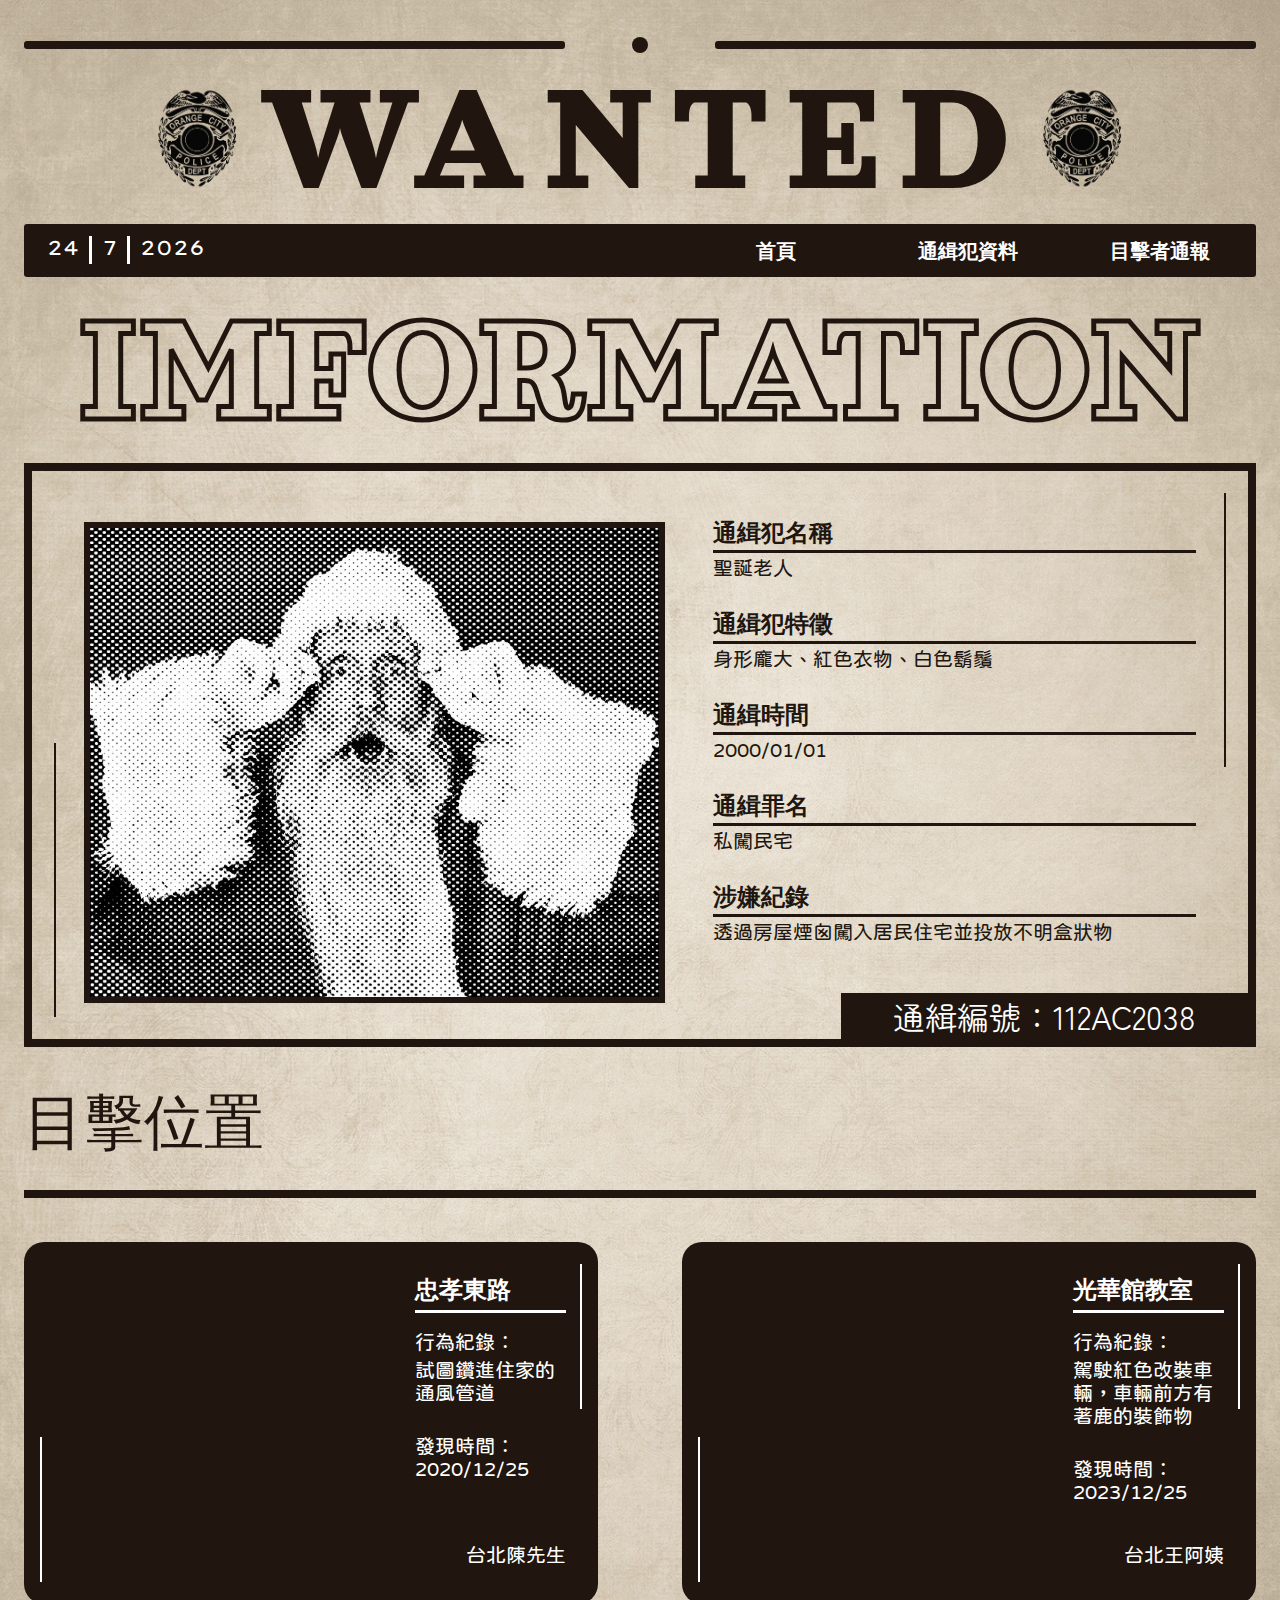
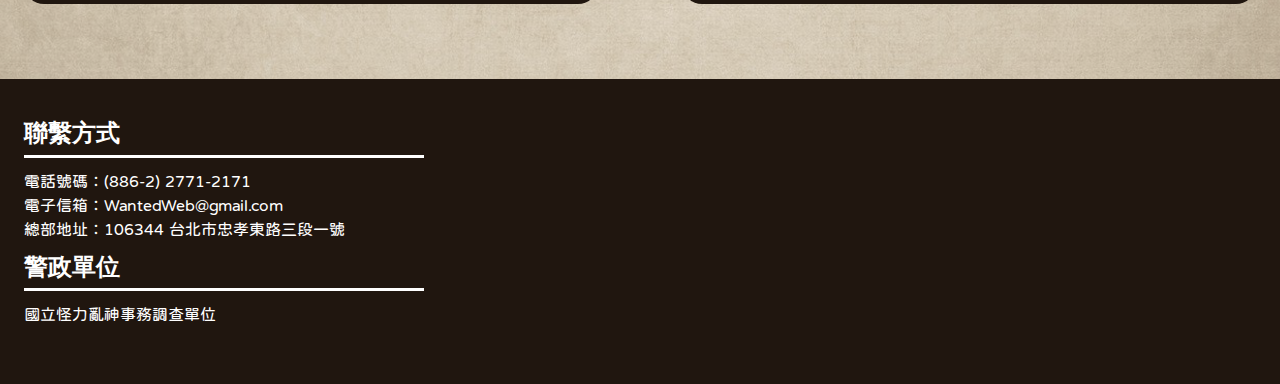
==== 網頁期末/WANTED-main/imformation.html @ 58d2afe6 "Add files via upload" ====
<!DOCTYPE html>
<html lang="en">

<head>
    <meta charset="UTF-8">
    <meta name="viewport" content="width=device-width, initial-scale=1.0">
    <title>WANTTED</title>
    <link rel="stylesheet" href="./css/info_style.css">
    <link rel="stylesheet" href="./css/normalize.css">
    <link rel="preconnect" href="https://fonts.googleapis.com">
    <link rel="preconnect" href="https://fonts.gstatic.com" crossorigin>
    <link
        href="https://fonts.googleapis.com/css2?family=Abhaya+Libre:wght@400;500;600;700;800&family=Lexend+Zetta&family=Orelega+One&family=Zen+Maru+Gothic&display=swap"
        rel="stylesheet">
    <script src="./js/script.js"></script>
</head>

<body>
    <div class="websize">
        <header>
            <div class="decoration">
                <div class="line"></div>
                <div class="circle"></div>
                <div class="line"></div>
            </div>
            <div class="title">
                <img src="./image/police-badge-seeklogo-01.png" alt="logo">
                <h1>WANTED</h1>
                <img src="./image/police-badge-seeklogo-01.png" alt="logo">
            </div>
            <nav>
                <div class="time">
                    <p id="date">31</p>
                    <div></div>
                    <p id="month">10</p>
                    <div></div>
                    <p id="year">2024</p>
                </div>
                <div class="list">
                    <div class="section">
                        <a href="./index.html"><p>首頁</p></a>
                    </div>
                    <div class="section">
                        <a href="./index.html#prisoners"><p>通緝犯資料</p></a>
                    </div>
                    <div class="section">
                        <a href="./report.html"><p>目擊者通報</p></a>
                    </div>
                </div>
            </nav>
        </header>

        <article>
            <div class="secondtitle">
                <h1>IMFORMATION</h1>
            </div>
            <div class="infobox">
                <div class="indoDecoLineL"></div>
                <img src="./image/santa.png" alt="santa">
                <div class="prisonerInfo">
                    <div class="infoSection">
                        <h2>通緝犯名稱</h2>
                        <div></div>
                        <p>聖誕老人</p>
                    </div>
                    <div class="infoSection">
                        <h2>通緝犯特徵</h2>
                        <div></div>
                        <p>身形龐大、紅色衣物、白色鬍鬚</p>
                    </div>
                    <div class="infoSection">
                        <h2>通緝時間</h2>
                        <div></div>
                        <p>2000/01/01</p>
                    </div>
                    <div class="infoSection">
                        <h2>通緝罪名</h2>
                        <div></div>
                        <p>私闖民宅</p>
                    </div>
                    <div class="infoSection">
                        <h2>涉嫌紀錄</h2>
                        <div></div>
                        <p>透過房屋煙囪闖入居民住宅並投放不明盒狀物</p>
                    </div>
                </div>
                <div class="prisonerCodeBox">
                    <p>通緝編號：112AC2038</p>
                </div>
                <div class="indoDecoLineR"></div>
            </div>
            <div class="position">
                <h3>目擊位置</h3>
                <div class="line3"></div>
                <div class="reportSection">
                    <div class="reportBox">
                        <div class="decoLineL"></div>
                        <iframe
                            src="https://www.google.com/maps/embed?pb=!1m18!1m12!1m3!1d903.7045257334338!2d121.54165902538897!3d25.04024631573893!2m3!1f0!2f0!3f0!3m2!1i1024!2i768!4f13.1!3m3!1m2!1s0x3442abd732e4bec3%3A0x8c99fc2eb1cf7e09!2zMTA25Y-w5YyX5biC5aSn5a6J5Y2A5b-g5a2d5p2x6Lev5LiJ5q61MjQ45be3MTnlvIQ!5e0!3m2!1szh-TW!2stw!4v1730708606070!5m2!1szh-TW!2stw"
                            width="334" height="288" style="border:0;" allowfullscreen="" loading="lazy"
                            referrerpolicy="no-referrer-when-downgrade"></iframe>
                        <div class="positionInfo">
                            <h2>忠孝東路</h2>
                            <div class="line4"></div>
                            <p>行為紀錄：</p>
                            <p class="content">試圖鑽進住家的通風管道</p>
                            <p>發現時間：</p>
                            <p class="foundtime">2020/12/25</p>
                            <p class="name">台北陳先生</p>
                        </div>
                        <div class="decoLineR"></div>
                    </div>
                    <div class="reportBox">
                        <div class="decoLineL"></div>
                        <iframe
                            src="https://www.google.com/maps/embed?pb=!1m18!1m12!1m3!1d1074.659613303861!2d121.53324867168737!3d25.04392519816107!2m3!1f0!2f0!3f0!3m2!1i1024!2i768!4f13.1!3m3!1m2!1s0x3442a97cccfefd1d%3A0x4b99da1737c5c636!2z5YyX56eR5aSn6IKy5oiQ5Lit5b-D!5e0!3m2!1szh-TW!2stw!4v1730710405147!5m2!1szh-TW!2stw"
                            width="334" height="288" style="border:0;" allowfullscreen="" loading="lazy"
                            referrerpolicy="no-referrer-when-downgrade"></iframe>
                        <div class="positionInfo">
                            <h2>光華館教室</h2>
                            <div class="line4"></div>
                            <p>行為紀錄：</p>
                            <p class="content">駕駛紅色改裝車輛，車輛前方有著鹿的裝飾物</p>
                            <p>發現時間：</p>
                            <p class="foundtime">2023/12/25</p>
                            <p class="name">台北王阿姨</p>
                        </div>
                        <div class="decoLineR"></div>
                    </div>
                </div>
            </div>
        </article>
    </div>

    <footer>
        <div class="footerArea">
            <div class="contactInfo">
                <h2>聯繫方式</h2>
                <div class="line2"></div>
                <p>
                    電話號碼：(886-2) 2771-2171<br>
                    電子信箱：WantedWeb@gmail.com<br>
                    總部地址：106344 台北市忠孝東路三段一號
                </p>
                <h2>警政單位</h2>
                <div class="line2"></div>
                <p>
                    國立怪力亂神事務調查單位
                </p>
            </div>
            <iframe
                src="https://www.google.com/maps/embed?pb=!1m18!1m12!1m3!1d3614.710751155273!2d121.53182407537685!3d25.04388837781002!2m3!1f0!2f0!3f0!3m2!1i1024!2i768!4f13.1!3m3!1m2!1s0x3442a97d255598df%3A0x47ea748e8f3f53aa!2z5ZyL56uL6Ie65YyX56eR5oqA5aSn5a24!5e0!3m2!1szh-TW!2stw!4v1730442459261!5m2!1szh-TW!2stw"
                width="426" height="227" style="border:0;" allowfullscreen="" loading="lazy"
                referrerpolicy="no-referrer-when-downgrade"></iframe>
        </div>
    </footer>

</body>

</html>

<script>
    y = new Date().getFullYear();
    m = new Date().getMonth() + 1;
    d = new Date().getDate();

    document.getElementById("year").innerHTML = y;
    document.getElementById("month").innerHTML = m;
    document.getElementById("date").innerHTML = d;
</script>
---- 網頁期末/WANTED-main/css/info_style.css ----
@font-face{
    font-family:'jf-openhuninn';
    src: url("../font/jf-openhuninn-2.1.eot"),
        url('../font/jf-openhuninn-2.1.ttf'),
        url('../font/jf-openhuninn-2.1.woff');
}

@font-face{
    font-family: 'DFHeiUBold-B5';
    src: url('../font/DFHeiUBold-B5.ttc');
}

*{
    box-sizing: border-box;
    -webkit-text-stroke: 0;
    font-weight: normal;
}

body{
    background-color: #F0E7D9;
    background-image: url('../image/old-2012064_1920.png');
    background-size: cover;
    background-position: center;
    background-repeat: no-repeat;
}

.backgroundImaga{
    max-width: fit-content;
    max-height: fit-content;
    background-image: url('../image/old-2012064_1920.jpg');
}

.websize{
    display: flex;
    flex-direction: column;
    max-width: 1232px;
    margin-left: auto;
    margin-right: auto;
}

.decoration{
    margin-top: 37px;
    display: flex;
    justify-content: space-between;
    align-items: center;
}

.line{
    width: 541px;
    border-top: 8px solid #20160F;
    border-radius: 3px;
}

.circle{
    margin: 0px 67px;
    background-color: #20160F;
    border-radius: 50%;
    min-width: 16px;
    min-height: 16px;
}

.title{
    display: flex;
    height: 171px;
    justify-content: center;
    align-items: center;
}

.title img{
    width: 120px;
    height: 120px;
}

.title h1{
    margin: 0px;
    font-family: "Orelega One", serif;
    font-weight: 400;
    font-size: 160px;
    letter-spacing: 16px;
    color: #20160F;
}

header nav{
    display: flex;
    background-color: #20160F;
    height: 53px;
    justify-content: space-between;
    border-radius: 3px;
}



/*article*/
article{
    margin-top: 0px;
}

.secondtitle{
    display: flex;
    justify-content: center;
}

article h1{
    font-family: "Orelega One", serif;
    font-weight: 400;
    font-size: 162px;
    letter-spacing: 5%;
    -webkit-text-stroke: 5px #20160F;
    color: transparent;
    margin: 0px;
}

.infobox{
    position: relative;
    display: flex;
    justify-content: center;
    border: 8px solid #20160F;
    padding-top: 51px;
    height: 584px;
}

.infobox img{
    width: 581px;
    height: 481px;
    border: 6px solid #20160F;
    margin-right: 48px;
}

.prisonerInfo{
    width: 483px;
    height: 481px;
}

.infoSection{
    height: 91px;
}

.infoSection p {
    margin: 0px;
    margin-bottom: 12px;
    font-family:'jf-openhuninn';
    line-height: 150%;
    color: #20160F;
}

.infoSection h2{
    color: #20160F;
}

.infoSection div{
    border-top: 3px solid #20160F;
}

.prisonerCodeBox{
    position: absolute;
    bottom: 0%;
    right: 0;
    display: flex;
    justify-content: center;
    align-items: center;
    width: 407px;
    height: 46px;
    background-color: #20160F;
}

.prisonerCodeBox p{
    font-family: "Zen Maru Gothic", serif;
    font-weight: 400;
    font-size: 32px;
}

.indoDecoLineR{
    position:absolute;
    right: 22px;
    top: 22px;
    border-left: 2px solid #20160F;
    height: 274px;
}

.indoDecoLineL{
    position:absolute;
    left: 22px;
    bottom: 22px;
    border-left: 2px solid #20160F;
    height: 274px;
}

.position{
    margin-top: 19px;
}

h3{
    font-family: 'DFHeiUBold-B5';
    font-size: 60px;
    color: #20160F;
    margin: 0px;
    margin-top: 42px;
}

.line3{
    border-top: 8px solid #20160F;
    margin-top: 32px;
    margin-bottom: 44px;
}

.reportSection{
    display: flex;
    justify-content: space-between;
}

.reportBox{
    position: relative;
    width: 574px;
    height: 362px;
    background-color: #20160F;
    border-radius: 20px;
    display: flex;
    justify-content: center;
    align-items:center;
    margin-bottom: 55px;
}

.reportBox iframe{
    margin-right: 25px;
}

.positionInfo{
    position: relative;
    width: 151px;
    height: 288px;
}

.line4 {
    border-top: 3px solid white;
    margin-top: 3px;
    margin-bottom: 18px;
}

.name{
    position: absolute;
   bottom: 0%;
   right: 0%;
   
}

p{
    font-family:'jf-openhuninn';
    font-size: 20px;
    color: white;
    margin: 0px;
}

.content{
    margin-top: 5px;
    margin-bottom: 30px;
}

.decoLineR{
    position: absolute;
    right: 16px;
    top: 22px;
    margin: 0px;
    border-left: 2px solid white;
    width: 2px;
    height: 145px;
}

.decoLineL{
    position: absolute;
    left: 16px;
    bottom: 22px;
    margin: 0px;
    border-left: 2px solid white;
    width: 2px;
    height: 145px;
}

 /* FOOT */
.list{
    display: flex;
    justify-content: space-between;
}

.section{
    display: flex;
    width: 154px;
    margin: 0px 19px;
    justify-content: center;
    padding-top: 18px;
}

.section a{
    text-decoration: none;
}

.section p{
    margin: 0px;
    font-family: "Abhaya Libre", serif;
    font-weight: 800;
    font-size: 20px;
    color: white;
}

.time{
    display: flex;
    justify-content: space-between;
    justify-items: center;
    margin-left: 23px;
    margin-top: 12px;
    width: 158px;
    height: 28px;
}

.time div{
    width: 3px;
    border-left: 3px solid white;
}

.time p{
    margin: 0px;
    font-family: "Lexend Zetta", sans-serif;
    font-weight: 400;
    font-size: 20px;
    color: white;
}

footer{
    margin-top: 20px;
    height: 305px;
    background-color: #20160F;
}

.footerArea{
    max-width: 1232px;
    height: 305px;
    margin-left: auto;
    margin-right: auto;
    display: flex;
    justify-content: space-between;
    align-items: center;
}



h2{
    margin: 0px;
    font-family: "Abhaya Libre", serif;
    font-weight: 800;
    font-size: 24px;
    color: white;
}

.contactInfo p{
    font-family:'jf-openhuninn';
    font-size: 16px;
    line-height: 150%;
    color: white;
    margin-bottom: 15px;
}

.contactInfo div{
    margin-top: 5px;
    margin-bottom: 11px;
    border-top: 3px solid white;
    width: 400px;
    height: 3px;
}
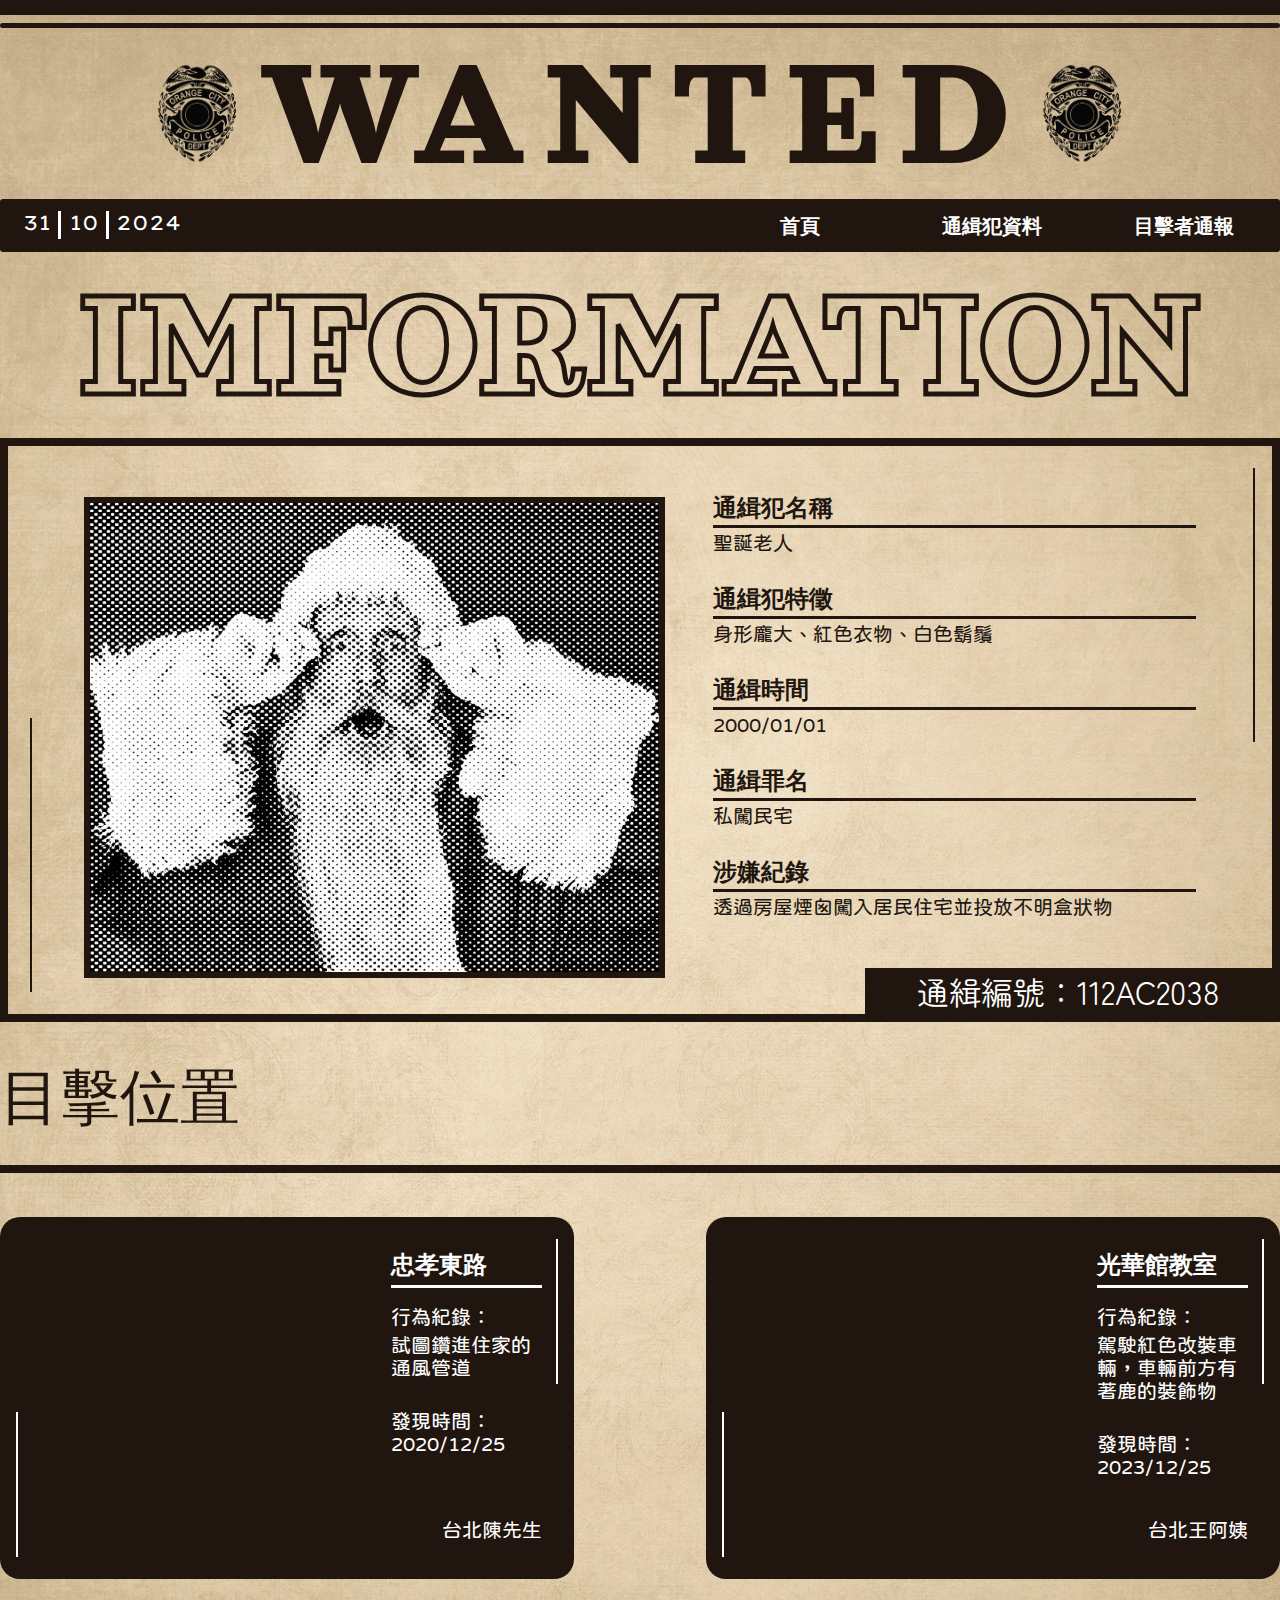
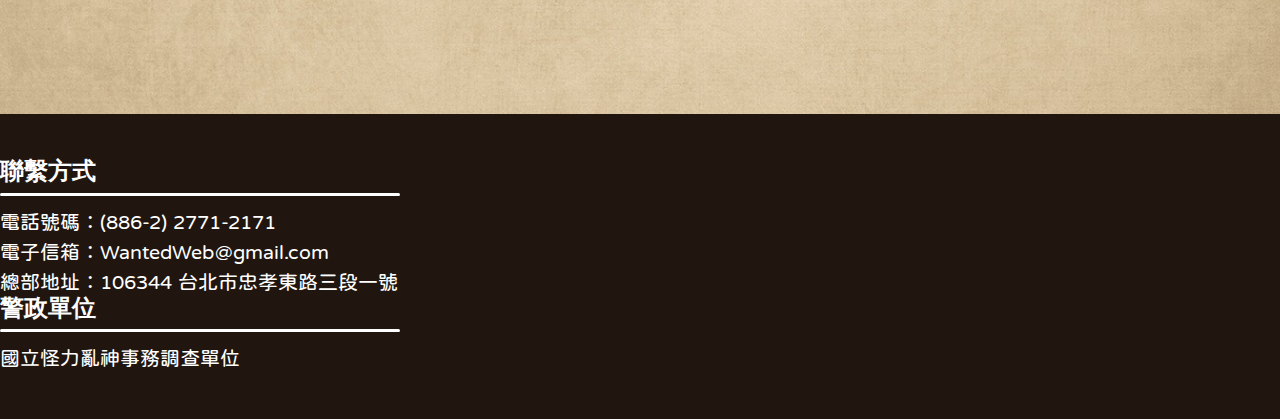
==== commit b8a04d2c: "Add files via upload" ====
--- a/網頁期末/WANTED-main/imformation.html
+++ b/網頁期末/WANTED-main/imformation.html
@@ -19,14 +19,23 @@
     <div class="websize">
         <header>
             <div class="decoration">
-                <div class="line"></div>
-                <div class="circle"></div>
-                <div class="line"></div>
+                <div class="line1"></div>
+                <div class="spacing"></div>
+                <div class="line2"></div>
             </div>
             <div class="title">
                 <img src="./image/police-badge-seeklogo-01.png" alt="logo">
                 <h1>WANTED</h1>
                 <img src="./image/police-badge-seeklogo-01.png" alt="logo">
+            </div>
+            <div class="smalltime">
+                <div class="time">
+                    <p id="date">31</p>
+                    <div></div>
+                    <p id="month">10</p>
+                    <div></div>
+                    <p id="year">2024</p>
+                </div>
             </div>
             <nav>
                 <div class="time">
@@ -38,10 +47,10 @@
                 </div>
                 <div class="list">
                     <div class="section">
-                        <a href="./index.html"><p>首頁</p></a>
+                        <a><p>首頁</p></a>
                     </div>
-                    <div class="section">
-                        <a href="./index.html#prisoners"><p>通緝犯資料</p></a>
+                    <div class="section" id="secondsection">
+                        <a href="javascript:void(0);" onclick="document.getElementById('prisoners').scrollIntoView({behavior: 'smooth'});"><p>通緝犯資料</p></a>
                     </div>
                     <div class="section">
                         <a href="./report.html"><p>目擊者通報</p></a>
@@ -58,32 +67,38 @@
                 <div class="indoDecoLineL"></div>
                 <img src="./image/santa.png" alt="santa">
                 <div class="prisonerInfo">
-                    <div class="infoSection">
-                        <h2>通緝犯名稱</h2>
-                        <div></div>
-                        <p>聖誕老人</p>
+                    <div class="infoContainer1">
+                        <div class="infoSection">
+                            <h2>通緝犯名稱</h2>
+                            <div></div>
+                            <p>聖誕老人</p>
+                        </div>
+                        <div class="infoSection">
+                            <h2>通緝犯特徵</h2>
+                            <div></div>
+                            <p>身形龐大、紅色衣物、白色鬍鬚</p>
+                        </div>
+                        <div class="infoSection">
+                            <h2>通緝時間</h2>
+                            <div></div>
+                            <p>2000/01/01</p>
+                        </div>
                     </div>
-                    <div class="infoSection">
-                        <h2>通緝犯特徵</h2>
-                        <div></div>
-                        <p>身形龐大、紅色衣物、白色鬍鬚</p>
-                    </div>
-                    <div class="infoSection">
-                        <h2>通緝時間</h2>
-                        <div></div>
-                        <p>2000/01/01</p>
-                    </div>
-                    <div class="infoSection">
-                        <h2>通緝罪名</h2>
-                        <div></div>
-                        <p>私闖民宅</p>
-                    </div>
-                    <div class="infoSection">
-                        <h2>涉嫌紀錄</h2>
-                        <div></div>
-                        <p>透過房屋煙囪闖入居民住宅並投放不明盒狀物</p>
+                    
+                    <div class="infoContainer2">
+                        <div class="infoSection">
+                            <h2>通緝罪名</h2>
+                            <div></div>
+                            <p>私闖民宅</p>
+                        </div>
+                        <div class="infoSection">
+                            <h2>涉嫌紀錄</h2>
+                            <div></div>
+                            <p>透過房屋煙囪闖入居民住宅並投放不明盒狀物</p>
+                        </div>
                     </div>
                 </div>
+
                 <div class="prisonerCodeBox">
                     <p>通緝編號：112AC2038</p>
                 </div>
--- a/網頁期末/WANTED-main/css/info_style.css
+++ b/網頁期末/WANTED-main/css/info_style.css
@@ -17,11 +17,12 @@
 }
 
 body{
-    background-color: #F0E7D9;
+    background-color: #FCE1B5;
     background-image: url('../image/old-2012064_1920.png');
     background-size: cover;
     background-position: center;
     background-repeat: no-repeat;
+    width: 100%;
 }
 
 .backgroundImaga{
@@ -33,30 +34,33 @@
 .websize{
     display: flex;
     flex-direction: column;
-    max-width: 1232px;
+    max-width: 1440px;
     margin-left: auto;
     margin-right: auto;
 }
 
 .decoration{
-    margin-top: 37px;
-    display: flex;
-    justify-content: space-between;
+    width: 100%;
+    display: flex;
+    flex-direction: column;
     align-items: center;
-}
-
-.line{
-    width: 541px;
-    border-top: 8px solid #20160F;
+ 
+}
+
+.line1{
+    width: 100%;
+    border-top: 15px solid #20160F;
+    border-radius: 0px;
+}
+.line2{
+    width: 100%;
+    border-top: 5px solid #20160F;
     border-radius: 3px;
 }
 
-.circle{
-    margin: 0px 67px;
-    background-color: #20160F;
-    border-radius: 50%;
-    min-width: 16px;
-    min-height: 16px;
+.spacing {
+    height: 8px;
+    background-color: #d2b48c; /* 中間的背景色 */
 }
 
 .title{
@@ -87,7 +91,6 @@
     justify-content: space-between;
     border-radius: 3px;
 }
-
 
 
 /*article*/
@@ -171,7 +174,7 @@
 
 .indoDecoLineR{
     position:absolute;
-    right: 22px;
+    right: 17px;
     top: 22px;
     border-left: 2px solid #20160F;
     height: 274px;
@@ -276,7 +279,7 @@
 }
 
  /* FOOT */
-.list{
+ .list{
     display: flex;
     justify-content: space-between;
 }
@@ -324,14 +327,25 @@
     color: white;
 }
 
+.smalltime{
+    display: none;
+}
+
+article{
+    height: auto;
+    margin: auto;
+    width: 100%;
+
+}
+
 footer{
-    margin-top: 20px;
+    margin-top: 80px;
     height: 305px;
     background-color: #20160F;
 }
 
 .footerArea{
-    max-width: 1232px;
+    max-width: 1440px;
     height: 305px;
     margin-left: auto;
     margin-right: auto;
@@ -352,10 +366,8 @@
 
 .contactInfo p{
     font-family:'jf-openhuninn';
-    font-size: 16px;
     line-height: 150%;
     color: white;
-    margin-bottom: 15px;
 }
 
 .contactInfo div{
@@ -364,4 +376,429 @@
     border-top: 3px solid white;
     width: 400px;
     height: 3px;
+}
+
+
+@media (max-width: 1000px) {
+
+    /*整體*/
+
+    .websize {
+        width: auto;
+        margin-left: 40px;
+        margin-right: 40px;
+    }
+
+
+
+    .websize {
+        width: auto;
+        margin-left: 40px;
+        margin-right: 40px;
+    }
+
+
+
+
+    /*header*/
+    
+    .title{
+        height: 80%;
+    }
+
+    .title h1 {
+        font-size: 100px;
+        letter-spacing: 4px;
+        margin: 0px;
+    }
+
+    .smalltime{
+        display:block;
+        display: flex;
+        justify-content: center;
+    }
+
+    header nav{
+        width: 105%;
+        height: 53px;
+        justify-self: center;
+        border-radius: 0%;
+        border-top: 3px solid #20160F;
+        border-bottom: 3px solid #20160F;
+        background-color: transparent;
+    }
+
+    header nav .list .section {
+        width: 100%;
+        margin: 0;
+        height: 24px;
+        padding-top: 0px;
+    }
+
+    header nav .list .section p {
+        margin: 0;
+        color: #20160F;
+    }
+
+    #secondsection{
+        border-left: 2px solid #20160F;
+        border-right: 2px solid #20160F;
+    }
+
+    .list {
+        display: flex;
+        align-items: center;
+        width: 100%;
+    }
+
+    header nav .time{
+        display: none;
+    }
+
+    .time div{
+        border-left:3px solid #20160F ;
+    }
+
+    .time p{
+        color: #20160F;
+    }
+
+
+    /*body*/
+
+    
+    body {
+        background-size: cover;
+        background-repeat: no-repeat;
+        margin: 0;
+        padding: 0;
+    }
+
+
+    .secondtitle h1{
+        font-size: 100px;
+        -webkit-text-stroke: 4px #20160F;
+    }
+
+
+
+    /*article*/
+
+    /*infobox*/
+    .infobox{
+        flex-direction: column;
+        height: auto;
+        border: 4px solid #20160F;
+    }
+
+    .infobox img{
+        height: 70%;
+        width: 90%;
+        margin: auto;
+    }
+
+    .prisonerInfo{
+        display: flex;
+        flex-direction: row;
+        height: 50%;
+        width: 90%;
+        margin: auto;
+        justify-content: space-between;
+        margin-top: 20px;
+        margin-bottom: 50px;
+    }
+
+    .infoSection{
+        font-size: 20px;
+        width: 100%;
+        margin-top: 20px;
+    }
+
+    .reportBox{
+        width: 80%;
+    }
+
+    .reportSection{
+        width: 100%;
+        display: flex;
+        flex-direction: column;
+        margin: auto;
+        align-items: center;
+    }
+
+    .infoContainer1{
+        width: 45%;
+    }
+
+    .infoContainer2{
+        width: 48%;
+    }
+
+    .indoDecoLineL {
+        position: absolute;
+        left: 11px;
+        bottom: 20px;
+        
+    }
+
+    .indoDecoLineR {
+        position: absolute;
+        right:11px;
+        top: 20px;
+    }
+
+
+
+
+
+    .positionInfo{
+        width: 50%;
+    }
+
+
+    footer {
+        flex-direction: column;
+        text-align: left;
+        padding: 20px;
+        height: auto;
+    }
+
+    .footerArea{
+        padding: 0px;
+    }
+
+    footer h2{
+        font-size:20px;
+    }
+
+   footer p{
+       font-size: 14px;
+   }
+
+   .contactInfo{
+    width: 60%;
+   }
+
+   footer .line2{
+    width: 100%;
+   }
+
+
+   iframe{
+       width: 30%;
+   }
+    
+
+
+
+}
+
+
+
+@media (max-width: 600px) {
+
+    
+    header{
+        width: auto;
+    }
+
+    header nav .list .section {
+        width: 100%;
+        margin: 0;
+        height: 24px;
+        padding-top: 0px;
+    }
+
+    #secondsection{
+        border-left: 2px solid #20160F;
+        border-right: 2px solid #20160F;
+    }
+
+    .list {
+        display: flex;
+        align-items: center;
+        width: 100%;
+    }
+
+    header nav{
+        width: 105%;
+        height: 35px;
+        justify-self: center;
+        border-radius: 0%;
+        border-top: 2px solid #20160F;
+        border-bottom: 2px solid #20160F;
+        background-color: transparent;
+    }
+ 
+
+    header nav .list .section p {
+        font-size: 16px; /* 調整文字大小 */
+        margin: 0;
+        color: #20160F;
+    }
+
+    header nav .time{
+        display: none;
+    }
+
+    .smalltime{
+        display:block;
+        display: flex;
+        justify-content: center;
+    }
+
+    .time p{
+        font-size: 13px;
+        color: #20160F;
+    }
+    .time{
+        margin-top: 0px;
+        height: 18px;
+        width: 103px;
+    }
+    .time div{
+        border-left:1px solid #20160F ;
+    }
+
+    header .line1{
+        width: 105%;
+    }
+
+    header .line2{
+        width: 105%;
+    }
+
+
+
+
+    
+    .title{
+        height: 80%;
+    }
+
+    .title h1 {
+        font-size: 48px;
+        letter-spacing: 4px;
+        margin: 0px;
+    }
+
+    .title img {
+        width: 60px;
+        height: 60px;
+    }
+
+
+    body {
+        background-size: cover;
+        background-repeat: no-repeat;
+        margin: 0;
+        padding: 0;
+    }
+
+    .websize {
+        width: auto;
+        margin-left: 20px;
+        margin-right: 20px;
+    }
+
+    .secondtitle h1{
+        font-size: 57px;
+        -webkit-text-stroke: 2px #20160F;
+    }
+
+
+
+    .infobox{
+        height: auto;
+        border: 3px solid #20160F;
+    }
+
+
+    .prisonerInfo{
+        width: 90%;
+        flex-direction: column;
+        margin: 30px;
+        margin-bottom: 80px;
+    }
+
+    
+
+    .infoSection{
+        height: 100%;
+        margin: 20px;
+        margin-top: 0px;
+    }
+
+    .infoContainer1{
+        width: 80%;
+    }
+
+    .infoContainer2{
+        width: 80%;
+    }
+
+
+
+
+    .prisonerInfo p {
+        font-size: 16px;
+    }
+
+    .prisonerInfo h2 {
+        font-size: 20px;
+    }
+
+
+    .prisonerCodeBox{
+        width: 100%;
+    }
+
+    .indoDecoLineL {
+        position: absolute;
+        left: 8px;
+        bottom: 70px;
+        
+    }
+
+    .indoDecoLineR{
+        position:absolute;
+        right: 8px;
+        top: 22px;
+
+    }
+
+
+
+    .position h3{
+        font-size: 40px;
+        text-align: center
+    }
+    
+    .reportBox{
+        width: 100%;
+    }
+
+    .reportSection{
+        width: 100%;
+        display: flex;
+        flex-direction: column;
+        margin: auto;
+        align-items: center;
+    }
+
+    .positionInfo{
+        width: 50%;
+
+    }
+
+    .positionInfo p{
+        font-size: 16px;
+    }
+
+
+
+  
+
+
+
 }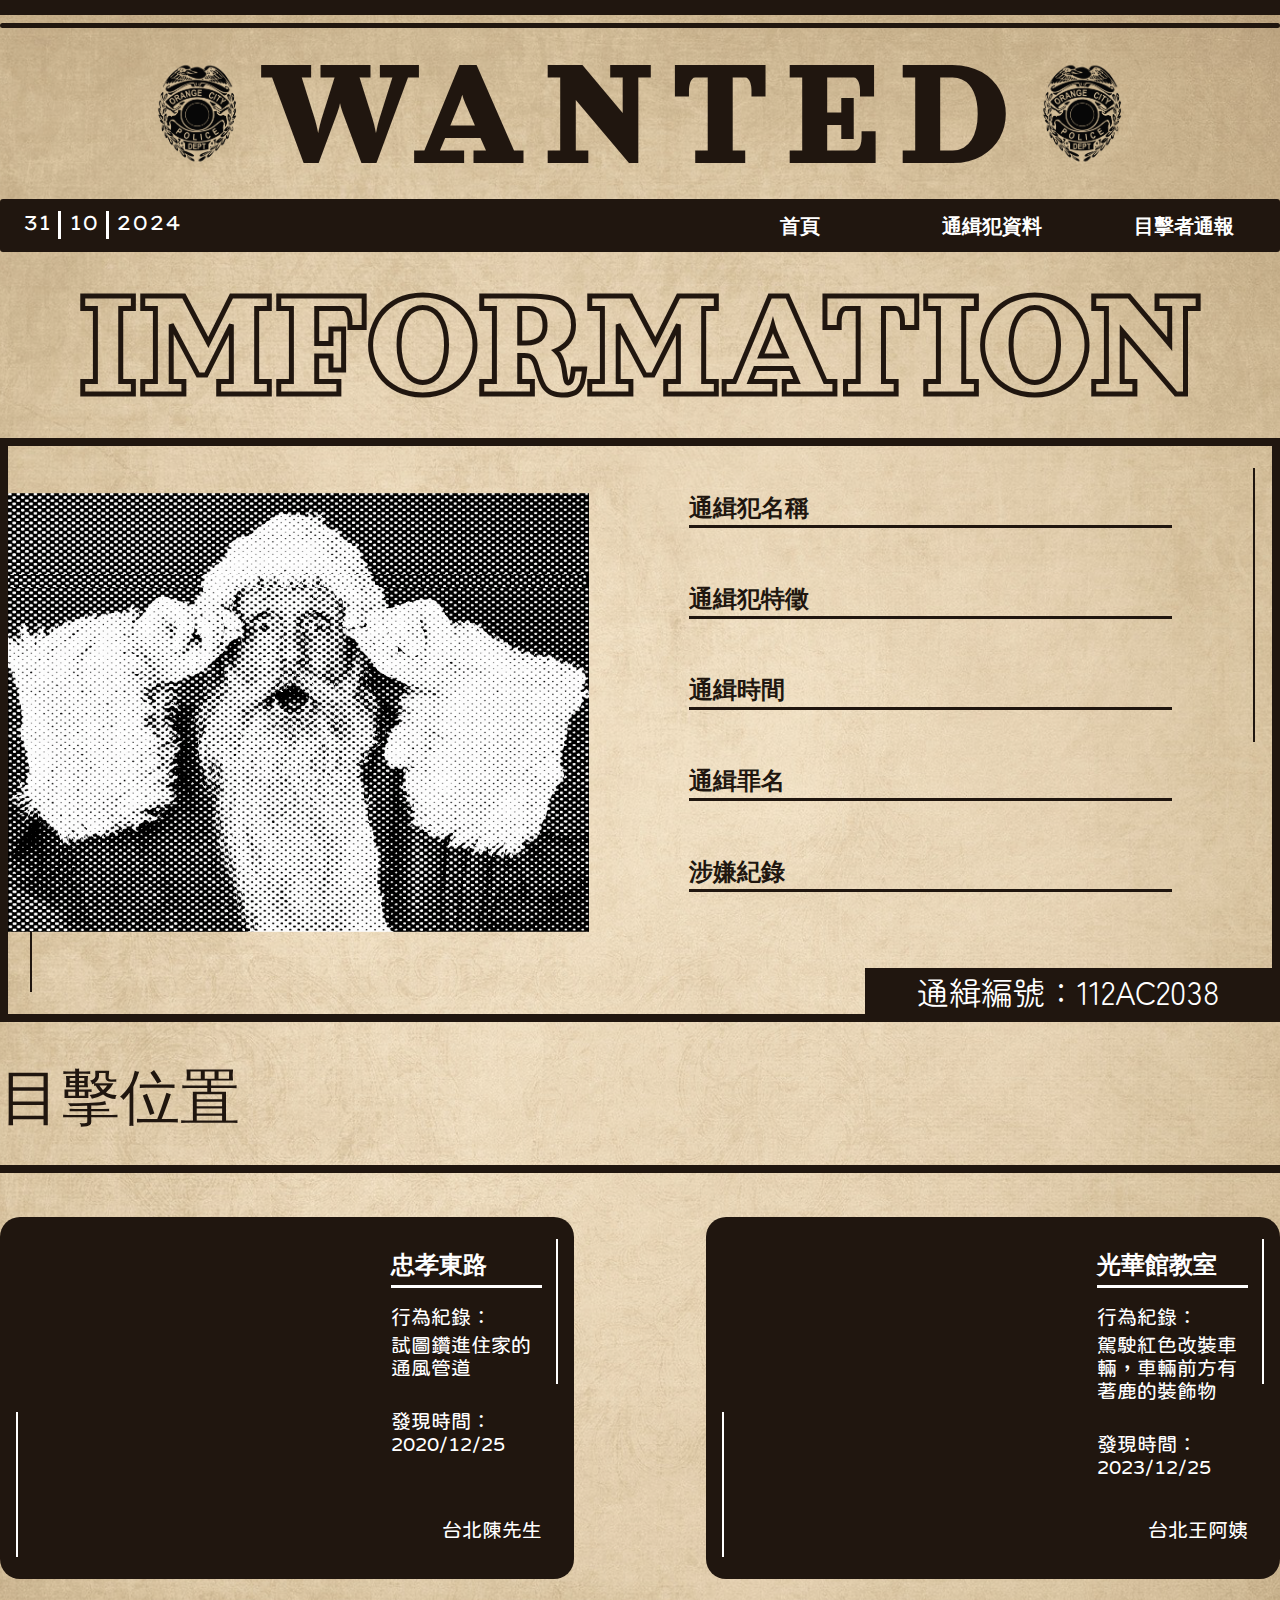
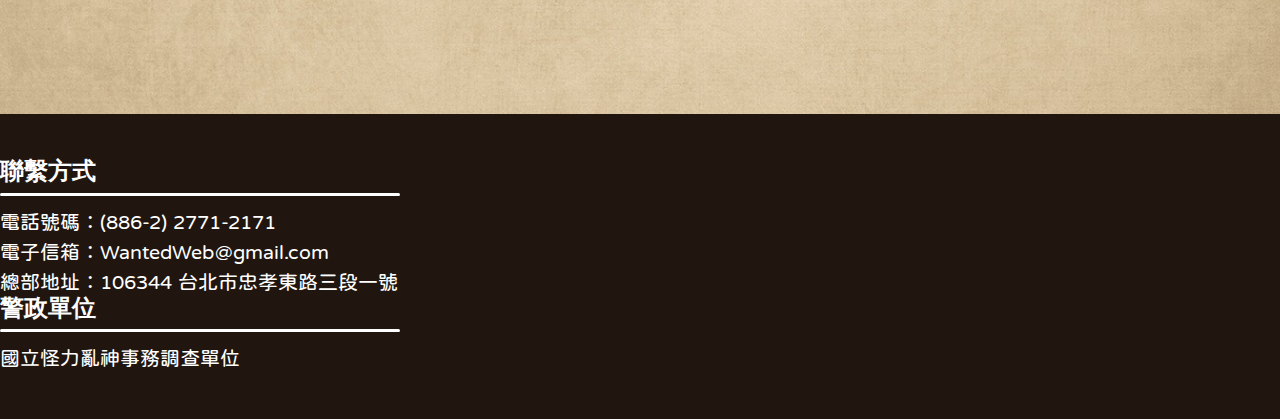
==== commit 1a35faee: "Add files via upload" ====
--- a/網頁期末/WANTED-main/imformation.html
+++ b/網頁期末/WANTED-main/imformation.html
@@ -15,6 +15,10 @@
     <script src="./js/script.js"></script>
 </head>
 
+
+
+
+  
 <body>
     <div class="websize">
         <header>
@@ -65,40 +69,117 @@
             </div>
             <div class="infobox">
                 <div class="indoDecoLineL"></div>
-                <img src="./image/santa.png" alt="santa">
-                <div class="prisonerInfo">
-                    <div class="infoContainer1">
-                        <div class="infoSection">
-                            <h2>通緝犯名稱</h2>
-                            <div></div>
-                            <p>聖誕老人</p>
-                        </div>
-                        <div class="infoSection">
-                            <h2>通緝犯特徵</h2>
-                            <div></div>
-                            <p>身形龐大、紅色衣物、白色鬍鬚</p>
-                        </div>
-                        <div class="infoSection">
-                            <h2>通緝時間</h2>
-                            <div></div>
-                            <p>2000/01/01</p>
-                        </div>
-                    </div>
-                    
-                    <div class="infoContainer2">
-                        <div class="infoSection">
-                            <h2>通緝罪名</h2>
-                            <div></div>
-                            <p>私闖民宅</p>
-                        </div>
-                        <div class="infoSection">
-                            <h2>涉嫌紀錄</h2>
-                            <div></div>
-                            <p>透過房屋煙囪闖入居民住宅並投放不明盒狀物</p>
-                        </div>
-                    </div>
-                </div>
-
+
+
+        <svg version="1.1" id="Ebene_1" xmlns="http://www.w3.org/2000/svg" xmlns:xlink="http://www.w3.org/1999/xlink" 
+                <svg width="581px" height="481px" viewBox="0 0 581 481">
+                    <mask id="customMask">
+                        <rect x="0" y="0" width="581px" height="481px" fill="white" />
+                      </mask>
+                <defs>
+                    <filter id="filter" x="0" y="0" width="1" height="1" filterUnits="objectBoundingBox" primitiveUnits="userSpaceOnUse">
+                    <feFlood flood-color="black" result="black" />
+                    <feFlood flood-color="red" result="flood1" />
+                    <feFlood flood-color="limegreen" result="flood2" />
+                    <feOffset in="SourceGraphic" dx="3" dy="0" result="off1a"/>
+                    <feOffset in="SourceGraphic" dx="2" dy="0" result="off1b"/>
+                    <feOffset in="SourceGraphic" dx="-3" dy="0" result="off2a"/>
+                    <feOffset in="SourceGraphic" dx="-2" dy="0" result="off2b"/>
+                    <feComposite in="flood1" in2="off1a" operator="in"  result="comp1" />
+                    <feComposite in="flood2" in2="off2a" operator="in" result="comp2" />
+                    <feMerge x="0" width="100%" result="merge1">
+                        <feMergeNode in="black" />
+                        <feMergeNode in="comp1" />
+                        <feMergeNode in="off1b" />
+                        <animate 
+                        attributeName="y" 
+                        id="y"
+                        dur="4s"
+                        values="104px; 104px; 30px; 105px; 30px; 2px; 2px; 50px; 40px; 105px; 105px; 20px; 60px; 40px; 104px; 40px; 70px; 10px; 30px; 104px; 102px"
+                        keyTimes="0; 0.362; 0.368; 0.421; 0.440; 0.477; 0.518; 0.564; 0.593; 0.613; 0.644; 0.693; 0.721; 0.736; 0.772; 0.818; 0.844; 0.894; 0.925; 0.939; 1"
+                        repeatCount="indefinite" />
+                        <animate 
+                        attributeName="height" 
+                        id="h" 
+                        dur="4s"
+                        values="10px; 0px; 10px; 30px; 50px; 0px; 10px; 0px; 0px; 0px; 10px; 50px; 40px; 0px; 0px; 0px; 40px; 30px; 10px; 0px; 50px"
+                        keyTimes="0; 0.362; 0.368; 0.421; 0.440; 0.477; 0.518; 0.564; 0.593; 0.613; 0.644; 0.693; 0.721; 0.736; 0.772; 0.818; 0.844; 0.894; 0.925; 0.939; 1"
+                        repeatCount="indefinite" />
+                    </feMerge>
+                    <feMerge x="0" width="100%" y="60px" height="65px" result="merge2">
+                        <feMergeNode in="black" />
+                        <feMergeNode in="comp2" />
+                        <feMergeNode in="off2b" />
+                        <animate attributeName="y" id="y" dur="4s" 
+                        values="103px; 104px; 69px; 53px; 42px; 104px; 78px; 89px; 96px; 100px; 67px; 50px; 96px; 66px; 88px; 42px; 13px; 100px; 100px; 104px;" 
+                        keyTimes="0; 0.055; 0.100; 0.125; 0.159; 0.182; 0.202; 0.236; 0.268; 0.326; 0.357; 0.400; 0.408; 0.461; 0.493; 0.513; 0.548; 0.577; 0.613; 1" 
+                        repeatCount="indefinite" />
+                        <animate attributeName="height" id="h" dur="4s"
+                        values="0px; 0px; 0px; 16px; 16px; 12px; 12px; 0px; 0px; 5px; 10px; 22px; 33px; 11px; 0px; 0px; 10px"
+                        keyTimes="0; 0.055; 0.100; 0.125; 0.159; 0.182; 0.202; 0.236; 0.268; 0.326; 0.357; 0.400; 0.408; 0.461; 0.493; 0.513;  1"
+                        repeatCount="indefinite" />
+                    </feMerge>
+                    <feMerge>
+                        <feMergeNode in="SourceGraphic" />
+                        <feMergeNode in="merge1" /> 
+                        <feMergeNode in="merge2" />
+                    </feMerge>
+                    </filter>
+                </defs>
+
+                <!-- 將圖片作為濾鏡目標 -->
+                <image x="0" y="0" width="581px" height="481px" xlink:href="./image/santa.png" filter="url(#filter)" mask="url(#customMask)" />
+
+        </svg>
+
+        <div class="prisonerInfo">
+            <div class="infoContainer1">
+                <div class="infoSection">
+                    <h2>通緝犯名稱</h2>
+                    <div></div>
+                    <p class="TextAni">
+                        <span class="TextAni__shape"></span>
+                        <span class="TextAni__text">聖誕老人</span>
+                    </p>
+                </div>
+                <div class="infoSection">
+                    <h2>通緝犯特徵</h2>
+                    <div></div>
+                    <p class="TextAni">
+                        <span class="TextAni__shape"></span>
+                        <span class="TextAni__text">身形龐大、紅色衣物、白色鬍鬚</span>
+                    </p>
+                </div>
+                <div class="infoSection">
+                    <h2>通緝時間</h2>
+                    <div></div>
+                    <p class="TextAni">
+                        <span class="TextAni__shape"></span>
+                        <span class="TextAni__text">2000/01/01</span>
+                    </p>
+                </div>
+            </div>
+        
+            <div class="infoContainer2">
+                <div class="infoSection">
+                    <h2>通緝罪名</h2>
+                    <div></div>
+                    <p class="TextAni">
+                        <span class="TextAni__shape"></span>
+                        <span class="TextAni__text">私闖民宅</span>
+                    </p>
+                </div>
+                <div class="infoSection">
+                    <h2>涉嫌紀錄</h2>
+                    <div></div>
+                    <p class="TextAni">
+                        <span class="TextAni__shape"></span>
+                        <span class="TextAni__text">透過房屋煙囪闖入居民住宅並投放不明盒狀物</span>
+                    </p>
+                </div>
+            </div>
+        </div>
+        
                 <div class="prisonerCodeBox">
                     <p>通緝編號：112AC2038</p>
                 </div>
--- a/網頁期末/WANTED-main/css/info_style.css
+++ b/網頁期末/WANTED-main/css/info_style.css
@@ -144,7 +144,62 @@
     font-family:'jf-openhuninn';
     line-height: 150%;
     color: #20160F;
-}
+    position: relative;
+    overflow: hidden;
+}
+
+/* TextAni 核心動畫樣式 */
+/* 背景形狀的動畫 */
+.TextAni__shape {
+    content: '';
+    position: absolute;
+    background-color: #20160F;
+    width: 100%;
+    height: 100%;
+    left: 0;
+    top: 0;
+    transform: scaleX(0); /* 初始狀態為收縮 */
+    transform-origin: left;
+    animation: shapeExpand 0.5s ease-out forwards, shapeRetract 1s ease-in 2s forwards; /* 增加縮回動畫 */
+}
+
+/* 背景展開動畫 */
+@keyframes shapeExpand {
+    0% {
+        transform: scaleX(0);
+    }
+    100% {
+        transform: scaleX(1);
+    }
+}
+
+/* 背景縮回動畫 */
+@keyframes shapeRetract {
+    0% {
+        transform: scaleX(1);
+    }
+    100% {
+        transform: scaleX(0);
+    }
+}
+
+/* 文字漸顯動畫 */
+.TextAni__text {
+    opacity: 0; /* 初始為透明 */
+    position: relative;
+    animation: textFadeIn 0.8s ease-out forwards; /* 文字漸顯動畫 */
+    animation-delay: 0.65s; /* 背景展開後 0.5 秒再顯示文字 */
+}
+
+@keyframes textFadeIn {
+    0% {
+        opacity: 0;
+    }
+    100% {
+        opacity: 1;
+    }
+}
+
 
 .infoSection h2{
     color: #20160F;
@@ -377,6 +432,13 @@
     width: 400px;
     height: 3px;
 }
+
+svg {
+    position: relative;
+    top: -25px;
+    left: -100px;
+    overflow: hidden;
+  }
 
 
 @media (max-width: 1000px) {
@@ -473,6 +535,13 @@
         margin: 0;
         padding: 0;
     }
+
+    svg {
+        position: relative;
+        top: -25px;
+        left: 50px;
+        overflow: hidden;
+      }
 
 
     .secondtitle h1{
@@ -687,6 +756,16 @@
         height: 60px;
     }
 
+    
+    svg {
+        position: relative;
+        top: -10px;
+        left: 15px;
+        overflow: hidden;
+        width: 90%;
+        height: 10%;
+      }
+
 
     body {
         background-size: cover;
